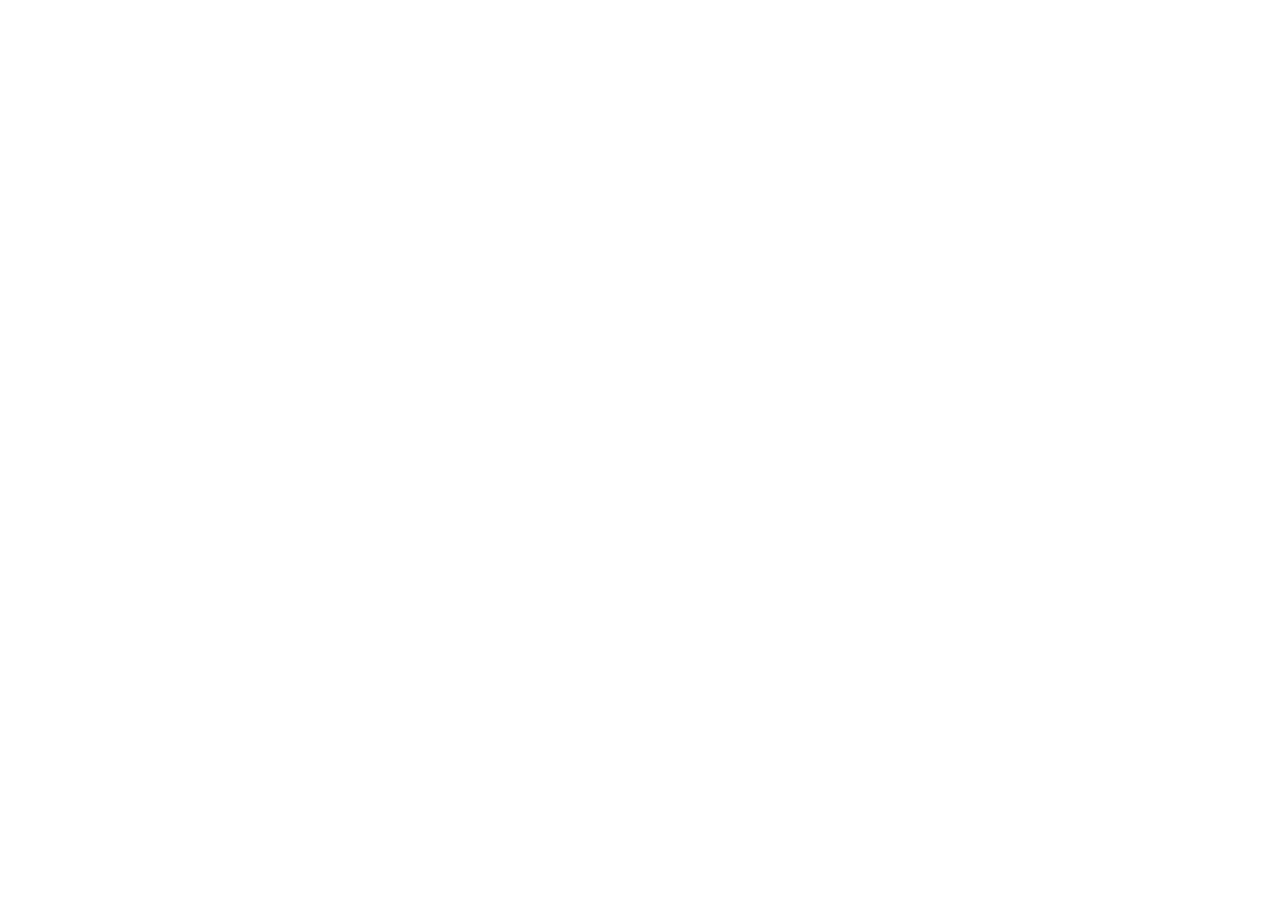
==== index.html @ 17a86e1e "Initital Project Structure" ====
<!DOCTYPE html>
<html lang="vi">

<head>
    <meta charset="UTF-8">
    <meta name="viewport" content="width=device-width, initial-scale=1.0">
    <title>Nguyễn Thanh Siêu</title>

    <!-- Links -->
    <link rel="alternate" hreflang="en" href="en/index.html">
    <link rel="alternate" hreflang="vi" href="index.html">
</head>

<body>

</body>

</html>
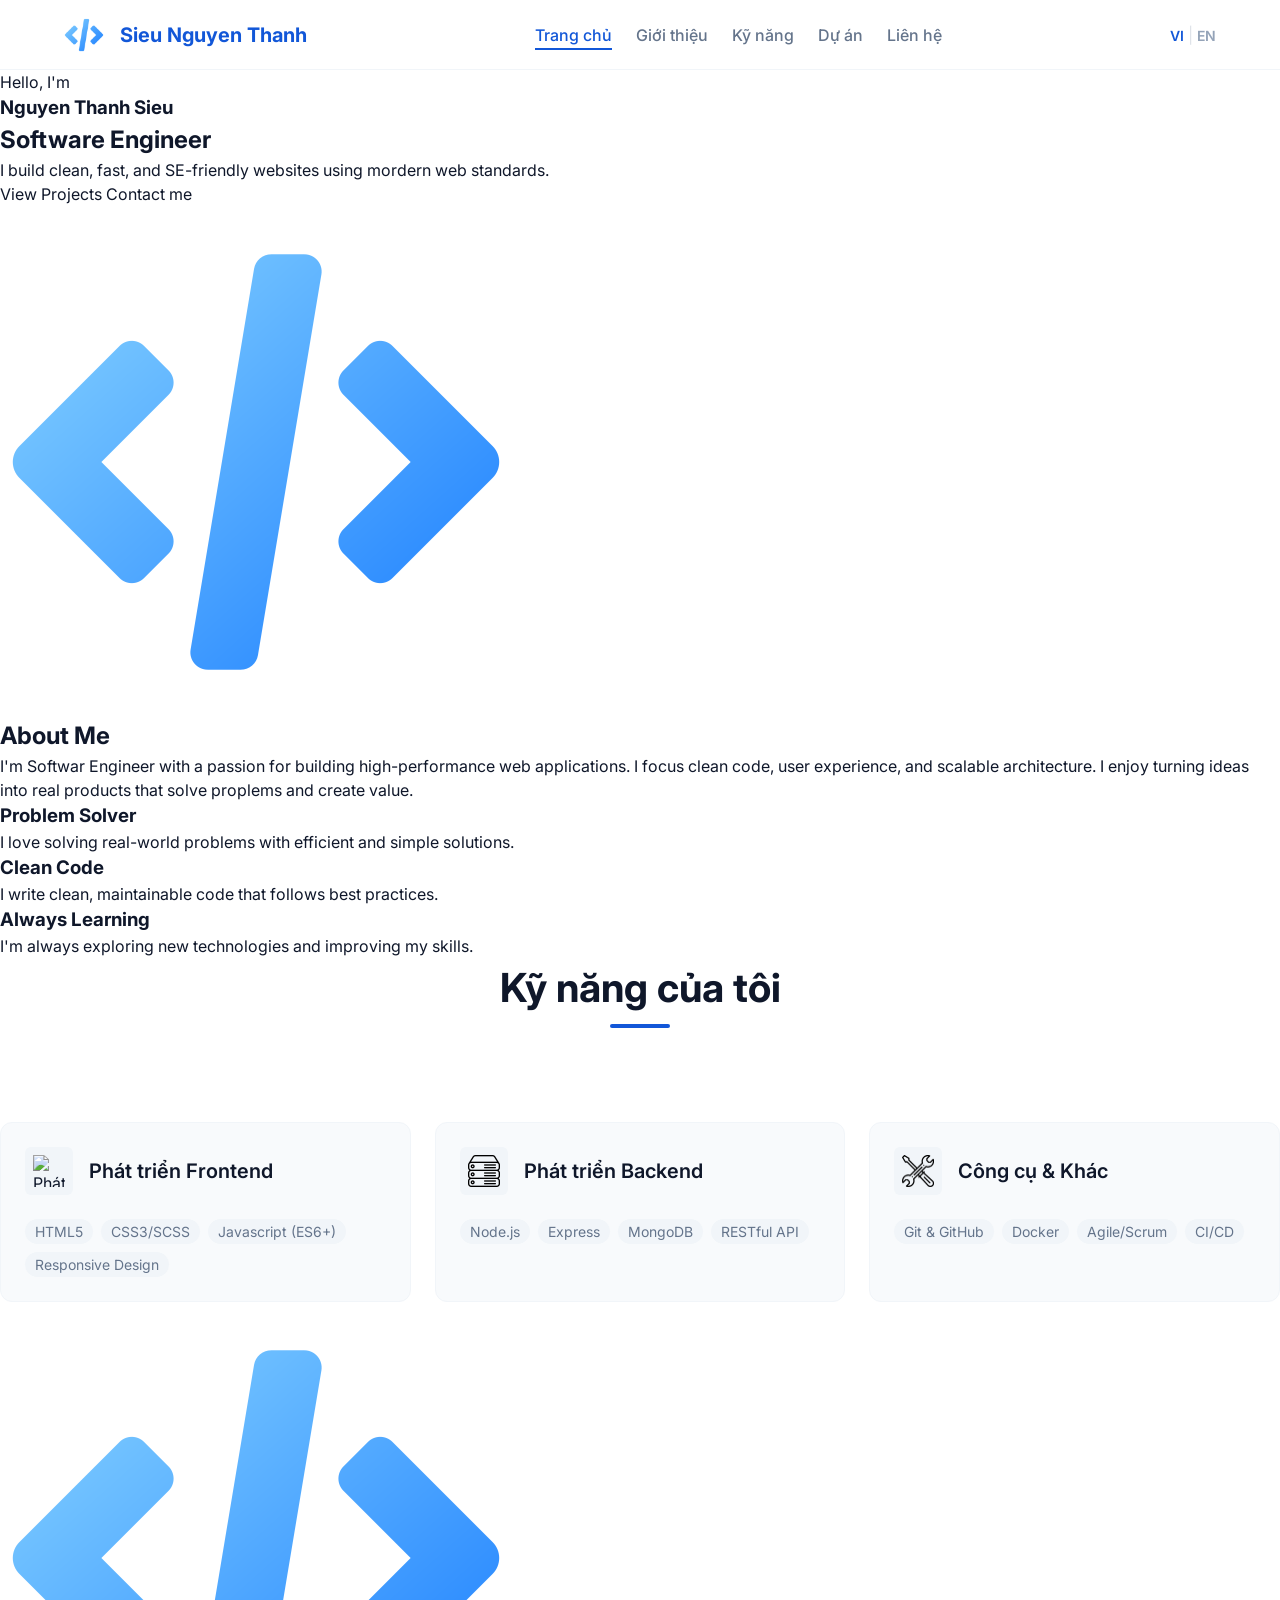
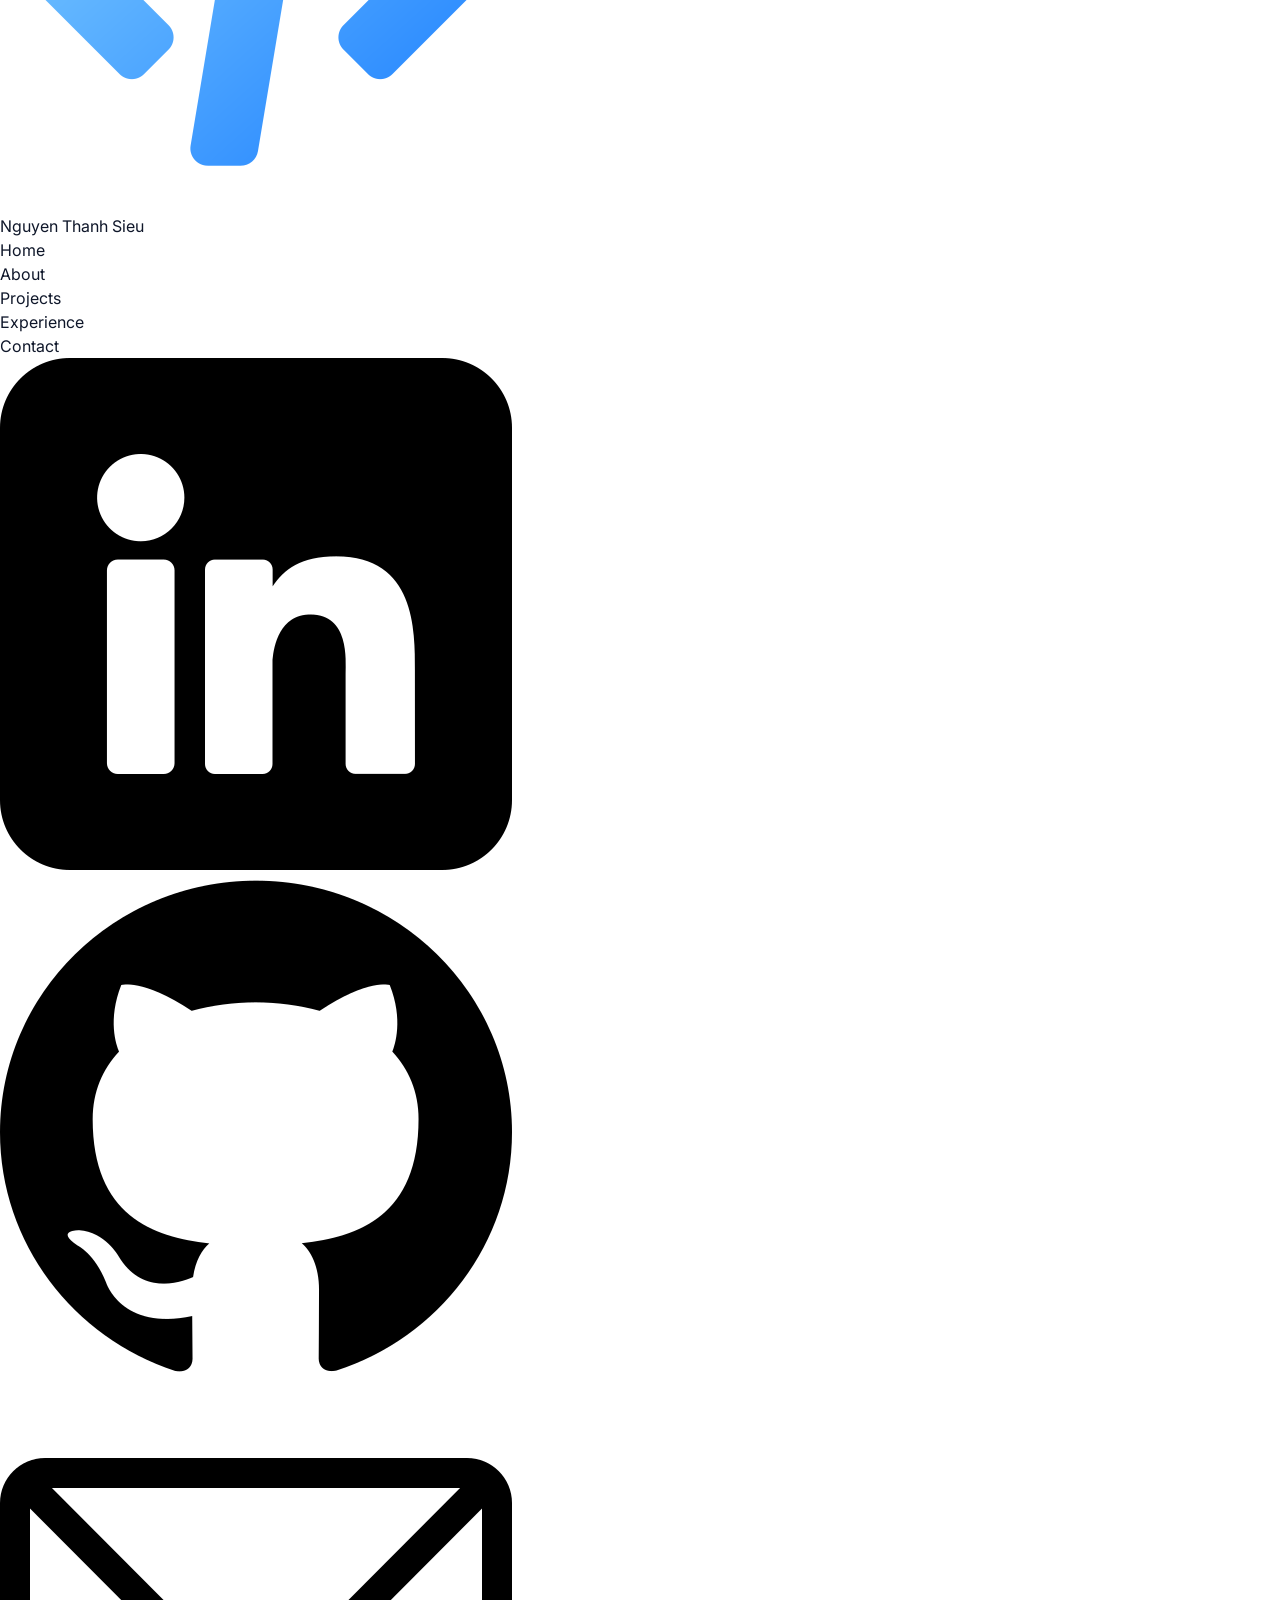
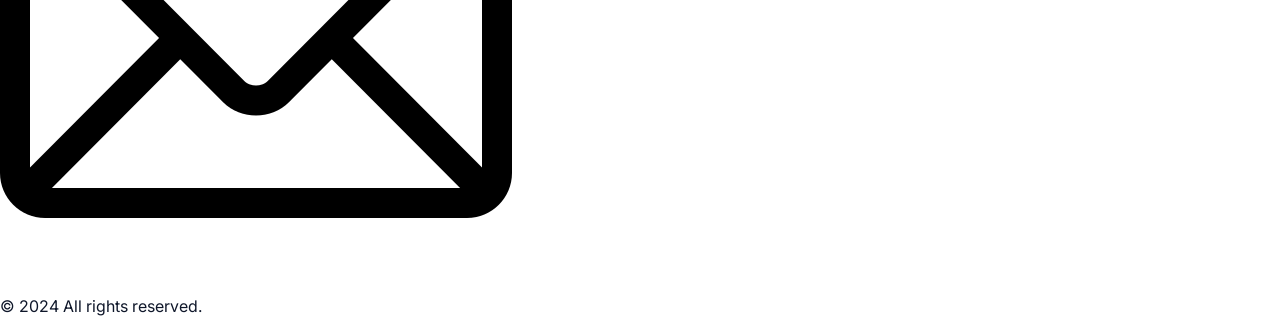
==== commit 5161caf8: "Revise the project architecture and design template." ====
--- a/index.html
+++ b/index.html
@@ -4,15 +4,40 @@
 <head>
     <meta charset="UTF-8">
     <meta name="viewport" content="width=device-width, initial-scale=1.0">
-    <title>Nguyễn Thanh Siêu</title>
+    <meta name="description" content="Portfolio của Nguyễn Thanh Siêu - Software Engineer & Web Developer">
+    
+    <title>Nguyễn Thanh Siêu | Frontend Engineer</title>
 
-    <!-- Links -->
-    <link rel="alternate" hreflang="en" href="en/index.html">
-    <link rel="alternate" hreflang="vi" href="index.html">
+    <!-- Google Fonts -->
+    <link rel="preconnect" href="https://fonts.googleapis.com">
+    <link rel="preconnect" href="https://fonts.gstatic.com" crossorigin>
+    <link href="https://fonts.googleapis.com/css2?family=Inter:wght@300;400;500;600;700&display=swap" rel="stylesheet">
+
+    <!-- Styles (Senior Architecture: Modular CSS) -->
+    <link rel="stylesheet" href="src/styles/base.css">
+    
+    <!-- Favicon -->
+    <link rel="icon" href="favicon.ico">
 </head>
 
 <body>
+    <!-- App Layout -->
+    <header id="header"></header>
 
+    <main id="app">
+        <!-- Sections are loaded dynamically via src/core/renderer.js -->
+        <section id="hero"></section>
+        <section id="about"></section>
+        <section id="skills"></section>
+        <section id="experience"></section>
+        <section id="projects"></section>
+        <section id="contact"></section>
+    </main>
+
+    <footer id="footer"></footer>
+
+    <!-- Main Entry Point -->
+    <script type="module" src="src/core/main.js"></script>
 </body>
 
 </html>
--- a/src/styles/base.css
+++ b/src/styles/base.css
@@ -0,0 +1,60 @@
+@import "./tokens.css";
+@import "./layouts/header.css";
+@import "./components/skill-card.css";
+@import "./sections/skills.css";
+
+/* Reset & Base Styles */
+* {
+    margin: 0;
+    padding: 0;
+    box-sizing: border-box;
+}
+
+html {
+    scroll-behavior: smooth;
+}
+
+body {
+    font-family: var(--font-main);
+    font-size: var(--font-size-base);
+    line-height: var(--line-height-base);
+    color: var(--text-main);
+    background-color: var(--bg-primary);
+    -webkit-font-smoothing: antialiased;
+    -moz-osx-font-smoothing: grayscale;
+    padding-top: 70px; /* Chiều cao của fixed header */
+}
+
+img, svg {
+    display: block;
+    max-width: 100%;
+}
+
+a {
+    color: inherit;
+    text-decoration: none;
+    transition: var(--transition-fast);
+}
+
+ul, ol {
+    list-style: none;
+}
+
+button {
+    cursor: pointer;
+    border: none;
+    background: none;
+    font-family: inherit;
+}
+
+/* Utilities */
+.container {
+    width: 100%;
+    max-width: 1200px;
+    margin: 0 auto;
+    padding: 0 var(--space-md);
+}
+
+.section-padding {
+    padding: var(--space-xl) 0;
+}
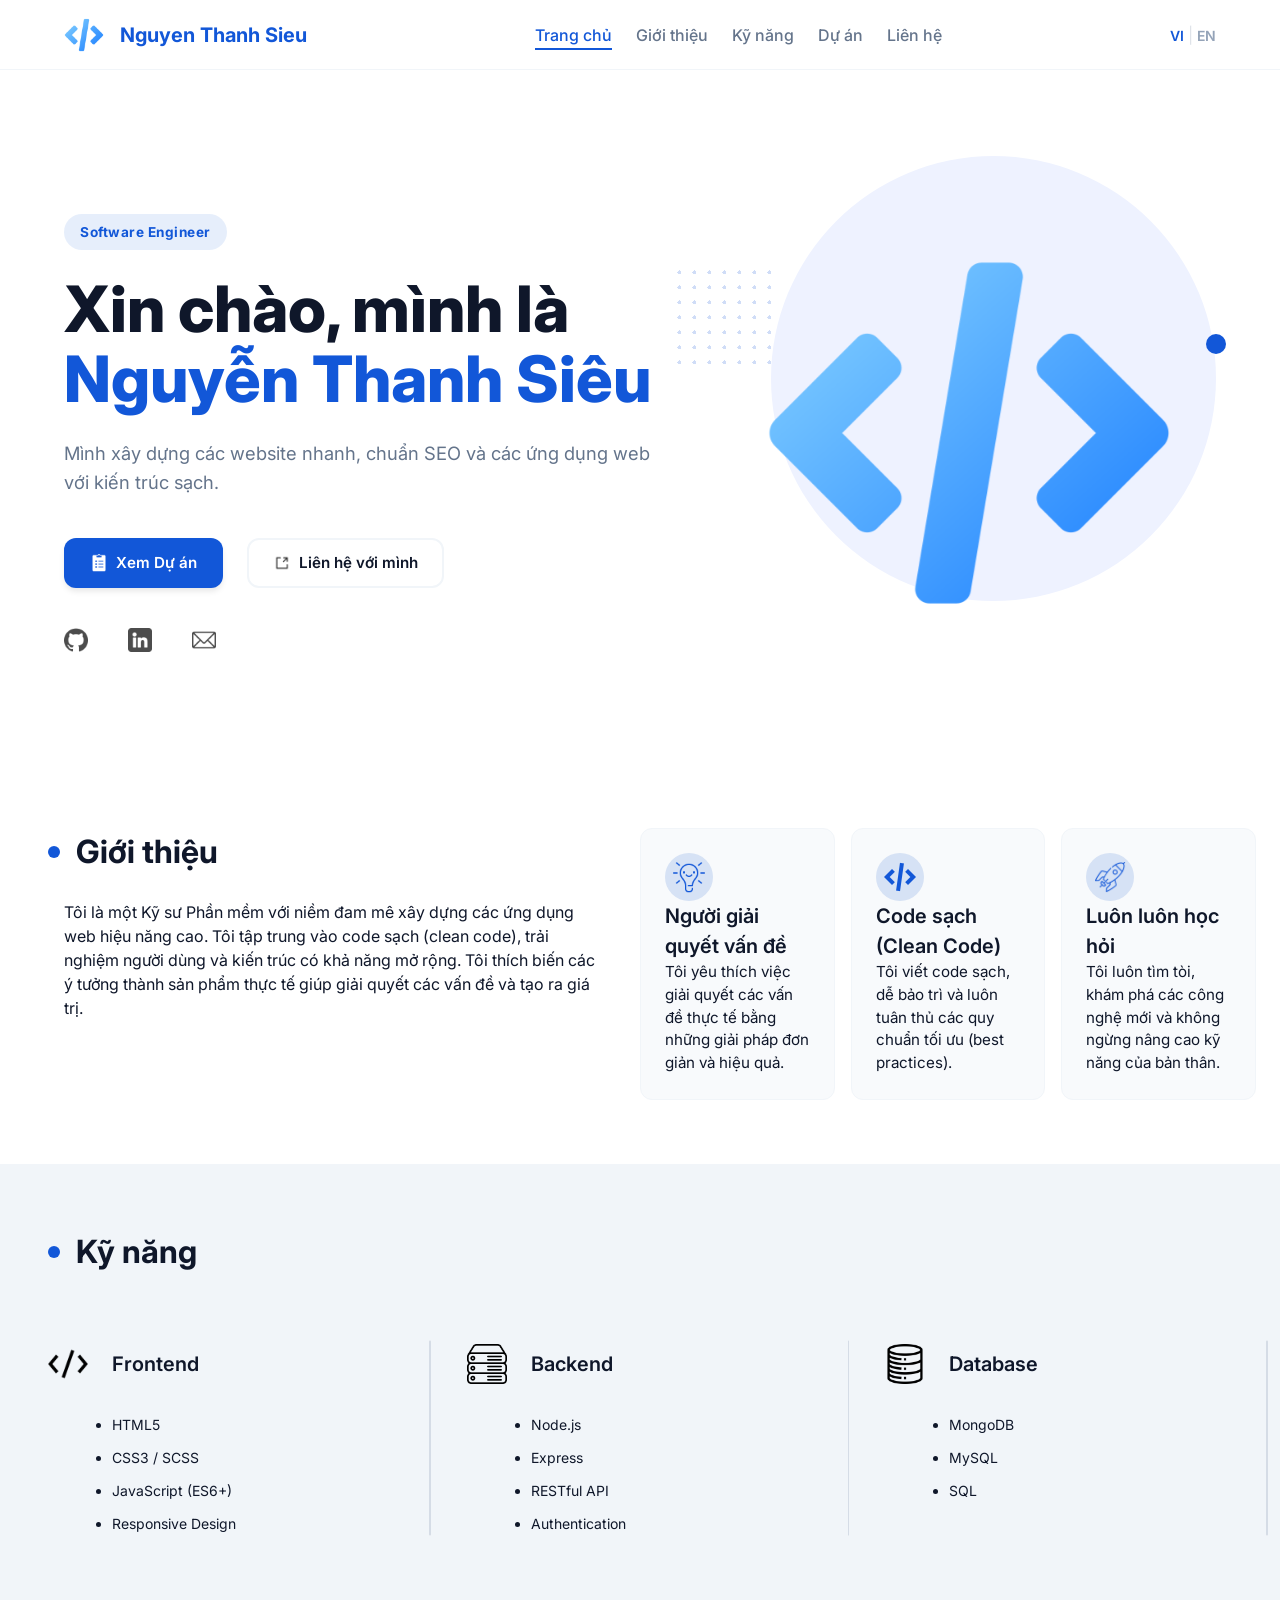
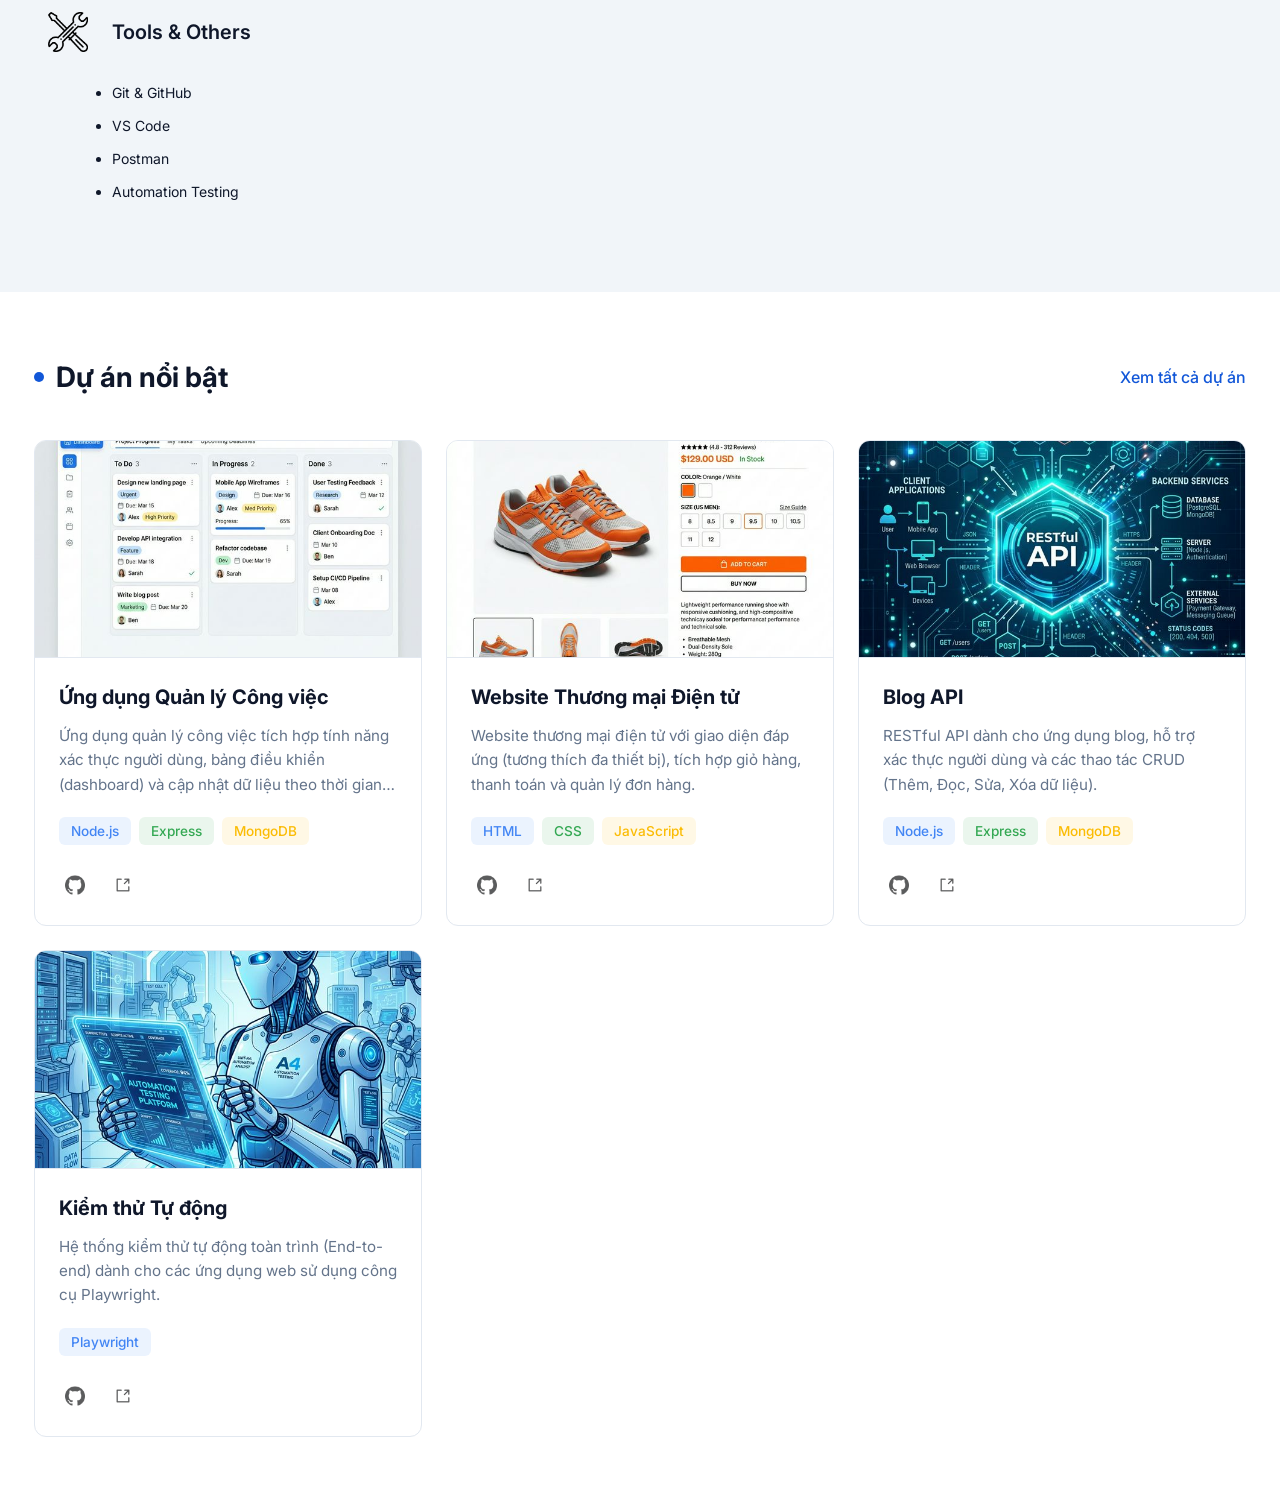
==== commit d672b2d8: "Done project section" ====
--- a/index.html
+++ b/index.html
@@ -5,7 +5,7 @@
     <meta charset="UTF-8">
     <meta name="viewport" content="width=device-width, initial-scale=1.0">
     <meta name="description" content="Portfolio của Nguyễn Thanh Siêu - Software Engineer & Web Developer">
-    
+
     <title>Nguyễn Thanh Siêu | Frontend Engineer</title>
 
     <!-- Google Fonts -->
@@ -15,7 +15,7 @@
 
     <!-- Styles (Senior Architecture: Modular CSS) -->
     <link rel="stylesheet" href="src/styles/base.css">
-    
+
     <!-- Favicon -->
     <link rel="icon" href="favicon.ico">
 </head>
@@ -34,7 +34,7 @@
         <section id="contact"></section>
     </main>
 
-    <footer id="footer"></footer>
+    <!-- <footer id="footer"></footer> -->
 
     <!-- Main Entry Point -->
     <script type="module" src="src/core/main.js"></script>
--- a/src/styles/base.css
+++ b/src/styles/base.css
@@ -1,7 +1,13 @@
 @import "./tokens.css";
 @import "./layouts/header.css";
 @import "./components/skill-card.css";
+@import "./components/about-card.css";
+@import "./components/buttons.css";
+@import "./components/project-card.css";
+@import "./components.css";
+@import "./sections/hero.css";
 @import "./sections/skills.css";
+@import "./sections/about.css";
 
 /* Reset & Base Styles */
 * {
@@ -12,6 +18,7 @@
 
 html {
     scroll-behavior: smooth;
+    scroll-padding-top: var(--header-height); /* Bù trừ cho fixed header khi scroll đến section */
 }
 
 body {
@@ -22,10 +29,12 @@
     background-color: var(--bg-primary);
     -webkit-font-smoothing: antialiased;
     -moz-osx-font-smoothing: grayscale;
-    padding-top: 70px; /* Chiều cao của fixed header */
+    padding-top: var(--header-height);
+    overflow-x: hidden;
 }
 
-img, svg {
+img,
+svg {
     display: block;
     max-width: 100%;
 }
@@ -36,7 +45,8 @@
     transition: var(--transition-fast);
 }
 
-ul, ol {
+ul,
+ol {
     list-style: none;
 }
 
@@ -58,3 +68,9 @@
 .section-padding {
     padding: var(--space-xl) 0;
 }
+
+#app {
+    max-width: 1400px;
+    margin: 0 auto;
+    padding: 0 var(--space-md);
+}
